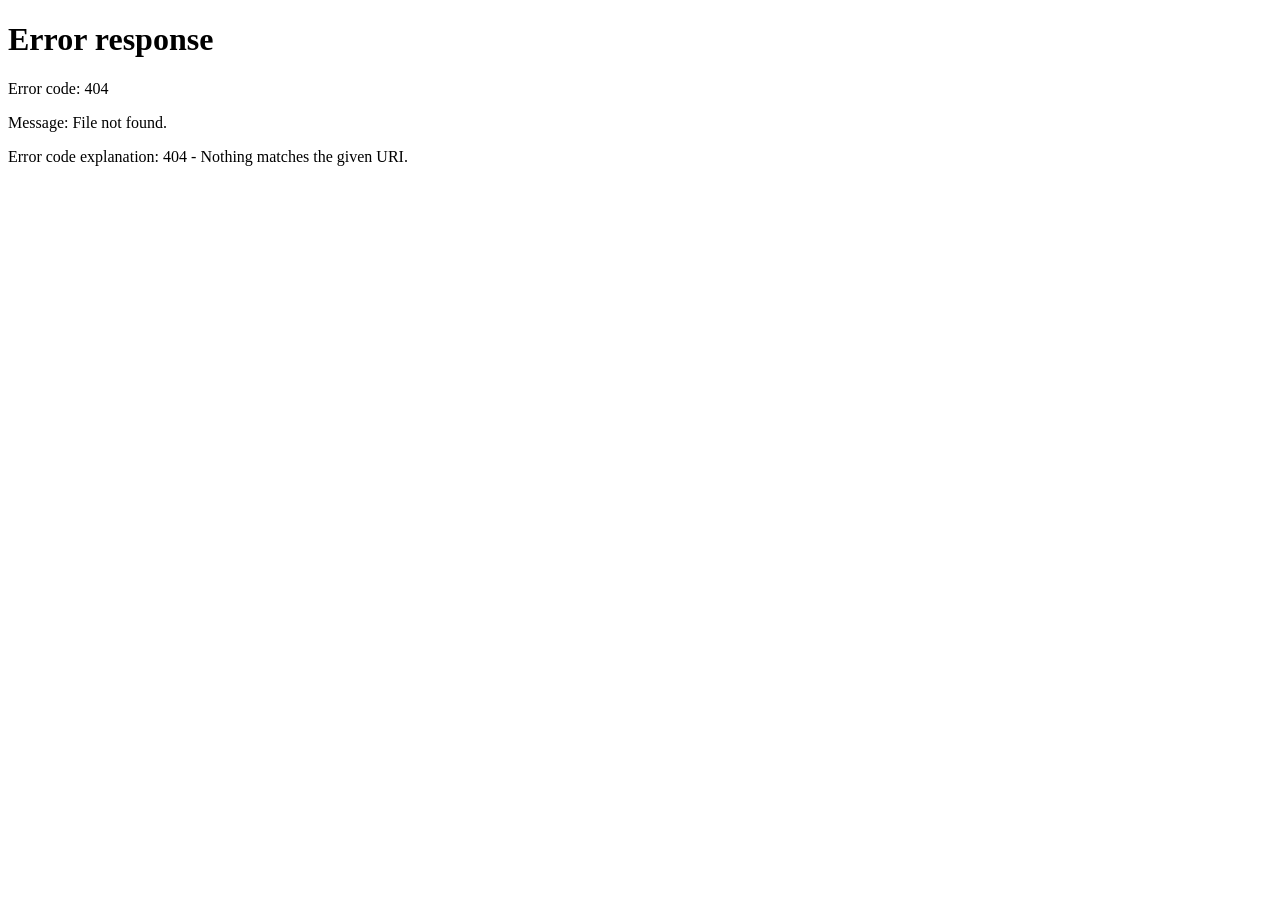
==== index.html @ 8cf2abda "Initialize GitHub Pages site" ====
<!doctype html><html lang="zh-CN"><head><meta charset="utf-8"><meta name="viewport" content="width=device-width, initial-scale=1"><meta http-equiv="refresh" content="0; url=newsletter/"><title>SAIL Newsletter</title></head><body><p><a href="newsletter/">Open SAIL Newsletter</a></p></body></html>
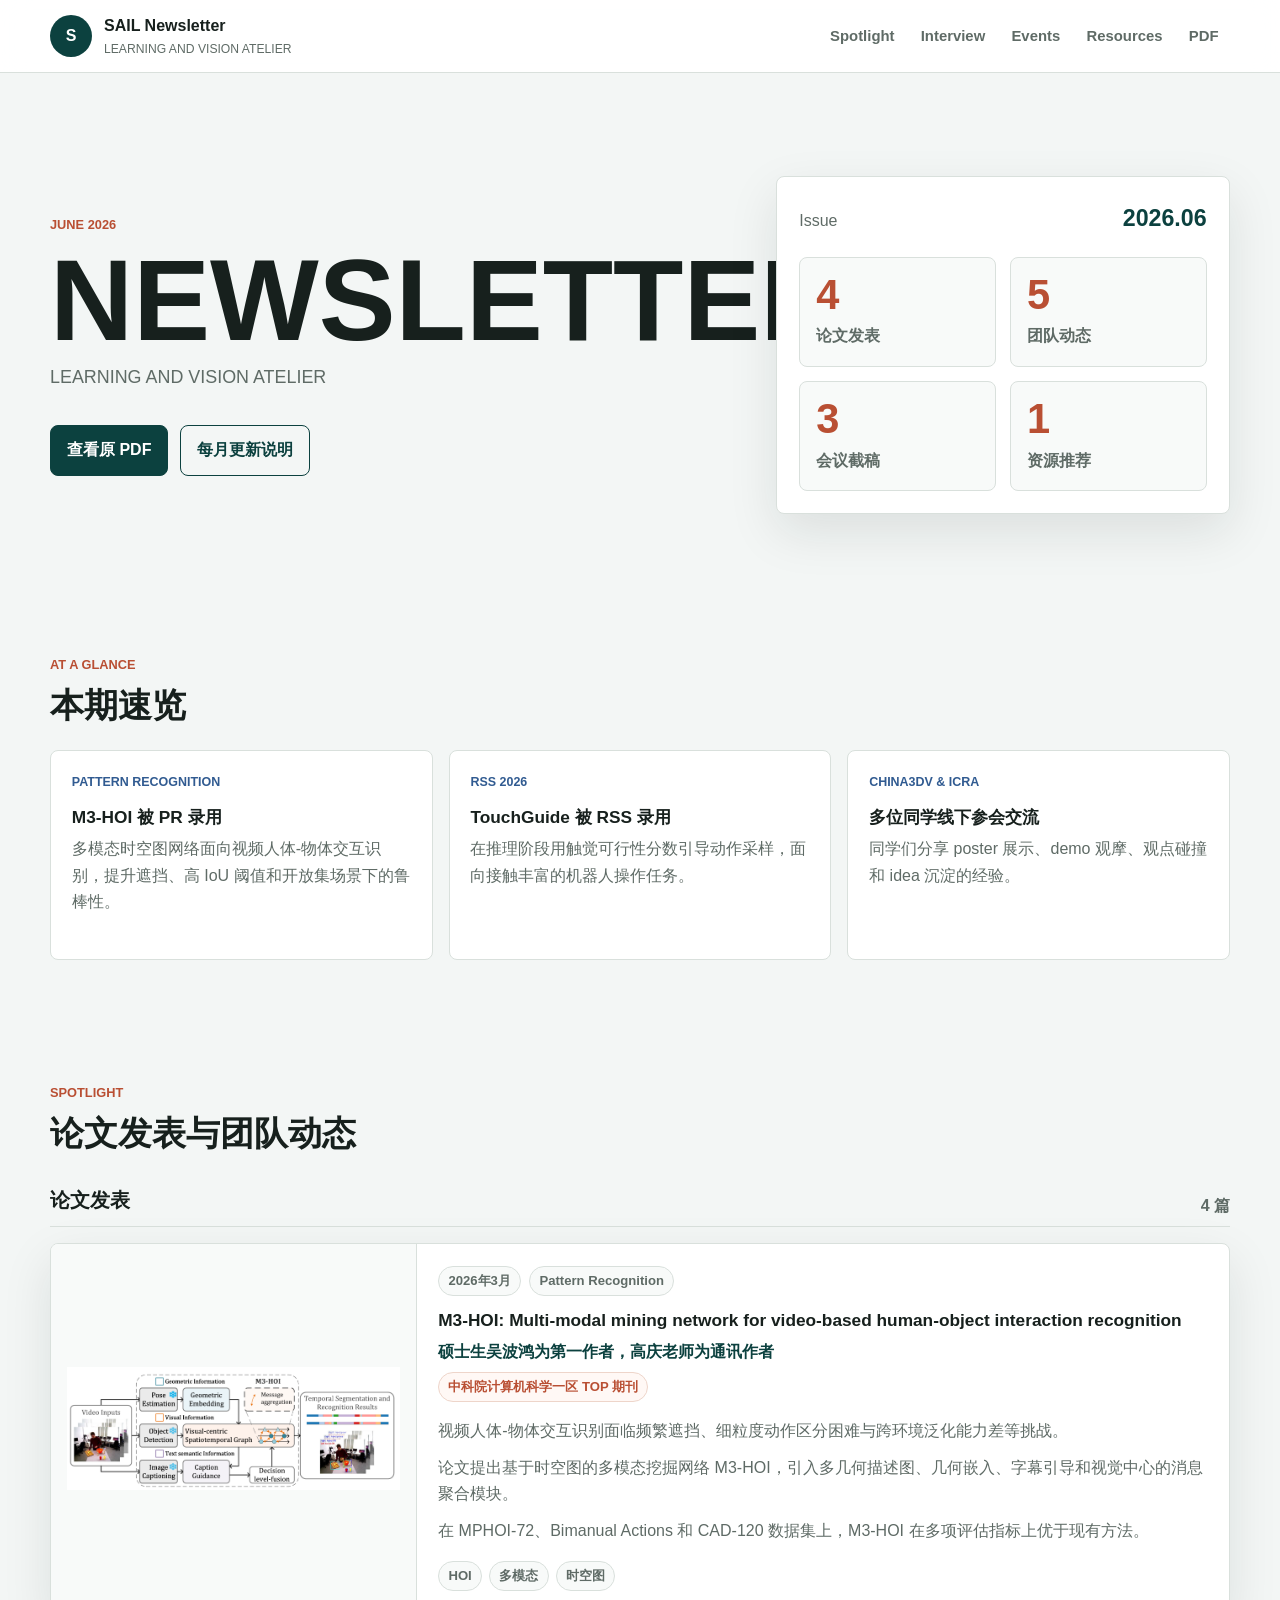
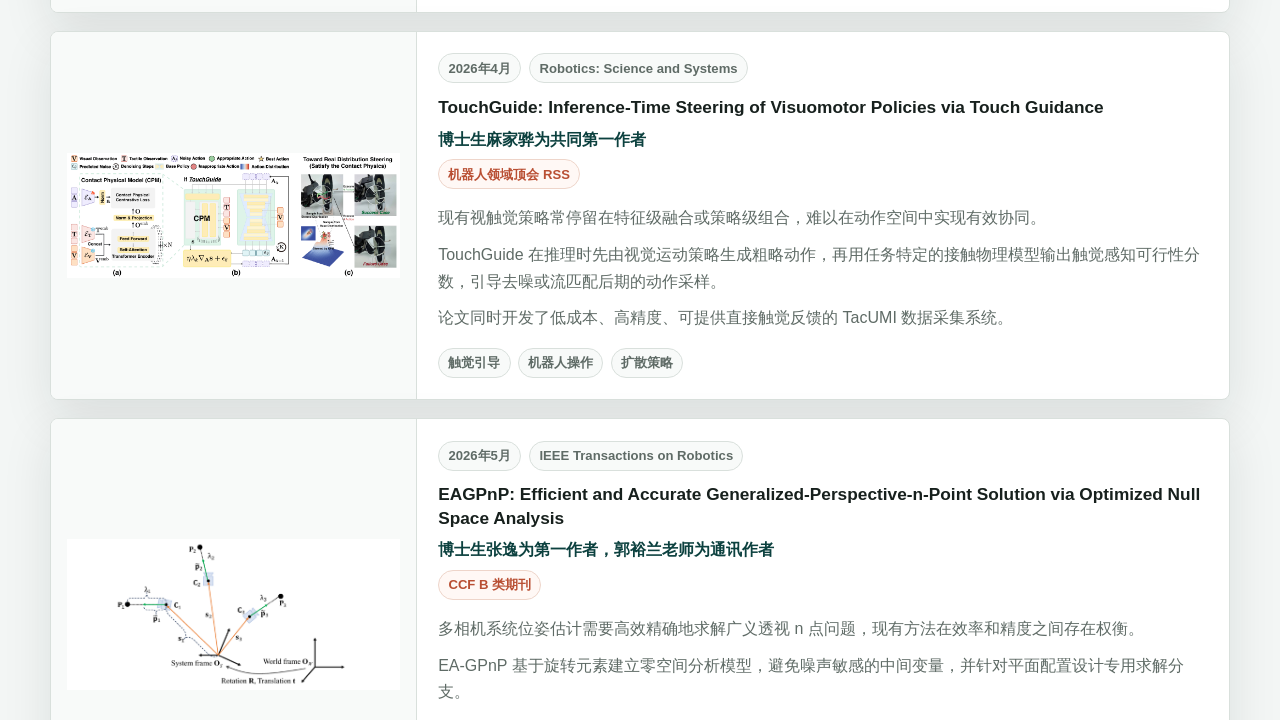
==== commit 972b70e9: "Publish SAIL Newsletter web edition" ====
--- a/index.html
+++ b/index.html
@@ -1 +1,13 @@
-<!doctype html><html lang="zh-CN"><head><meta charset="utf-8"><meta name="viewport" content="width=device-width, initial-scale=1"><meta http-equiv="refresh" content="0; url=newsletter/"><title>SAIL Newsletter</title></head><body><p><a href="newsletter/">Open SAIL Newsletter</a></p></body></html>+<!doctype html>
+<html lang="zh-CN">
+<head>
+  <meta charset="utf-8">
+  <meta name="viewport" content="width=device-width, initial-scale=1">
+  <meta http-equiv="refresh" content="0; url=newsletter/">
+  <title>SAIL Newsletter</title>
+  <link rel="canonical" href="https://caim33.github.io/newsletter/">
+</head>
+<body>
+  <p><a href="newsletter/">Open SAIL Newsletter</a></p>
+</body>
+</html>
